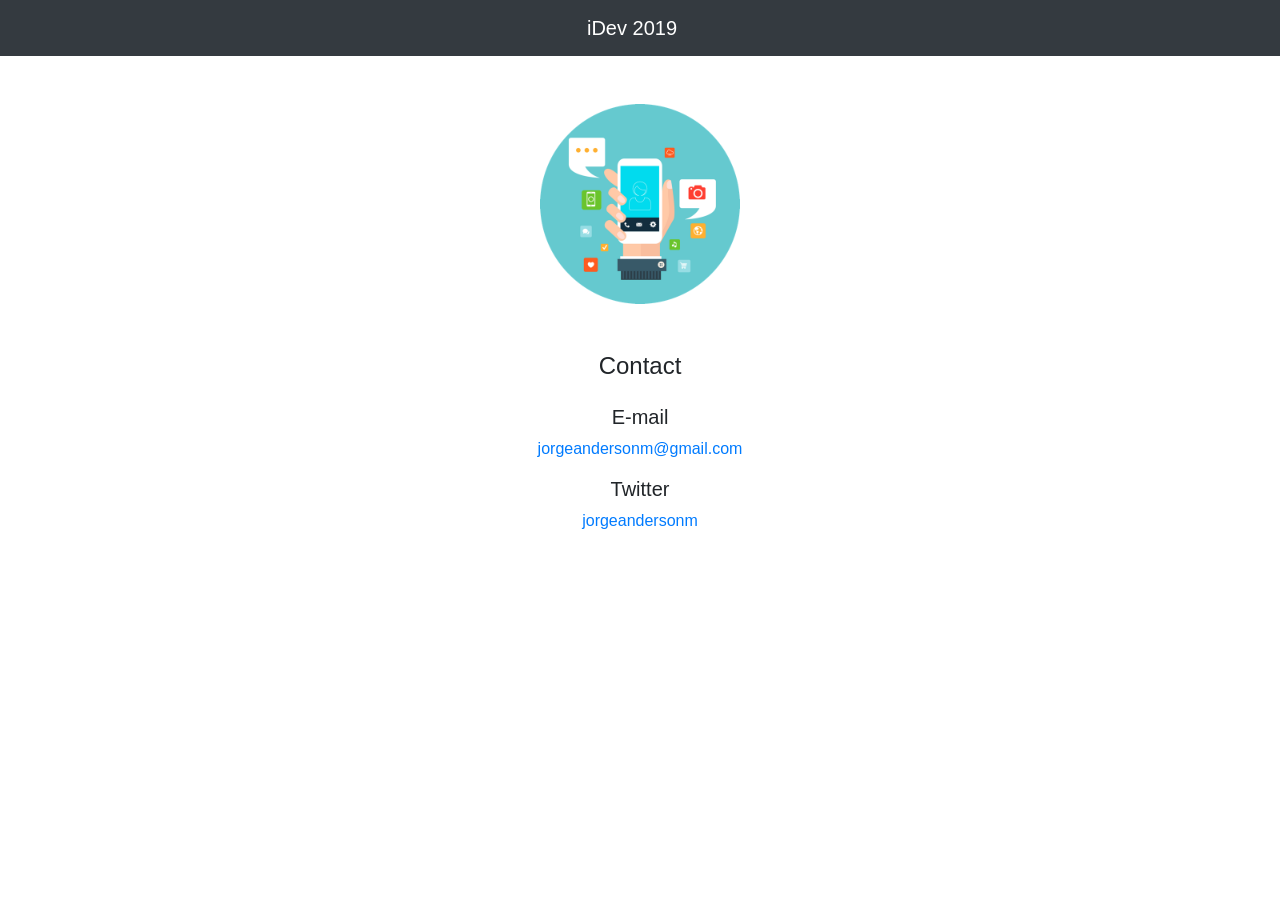
==== index.html @ e81af044 "first commit" ====
<!doctype html>
<html lang="en">
  <head>
    <!-- Required meta tags -->
    <meta charset="utf-8">
    <meta name="viewport" content="width=device-width, initial-scale=1, shrink-to-fit=no">

    <!-- Bootstrap CSS -->
    <link rel="stylesheet" href="https://stackpath.bootstrapcdn.com/bootstrap/4.3.1/css/bootstrap.min.css" integrity="sha384-ggOyR0iXCbMQv3Xipma34MD+dH/1fQ784/j6cY/iJTQUOhcWr7x9JvoRxT2MZw1T" crossorigin="anonymous">
    <title>iDev 2019</title>
  </head>
  <body>
    <nav class="navbar navbar-dark bg-dark d-flex justify-content-center">
      <a class="navbar-brand text-white">iDev 2019</a>
    </nav>
    <div class="d-flex justify-content-center mt-5">
      <img src="icon.jpg" class="img-fluid" style="height: 200px; width: 200px">
    </div>
    <div class="d-flex justify-content-center mt-5">
        <h4>Contact</h4>
    </div>
    <div class="d-flex justify-content-center mt-3">
      <h5>E-mail</h5>
    </div>
    <div class="d-flex justify-content-center">
      <a href = "mailto: jorgeandersonm@gmail.com" target="_blank">jorgeandersonm@gmail.com</a>
    </div>
    <div class="d-flex justify-content-center mt-3">
      <h5>Twitter</h5>
    </div>
    <div class="d-flex justify-content-center">
        <a href = "https://twitter.com/jorgeandersonm" target="_blank">jorgeandersonm</a>
    </div>
    <script src="https://code.jquery.com/jquery-3.3.1.slim.min.js" integrity="sha384-q8i/X+965DzO0rT7abK41JStQIAqVgRVzpbzo5smXKp4YfRvH+8abtTE1Pi6jizo" crossorigin="anonymous"></script>
    <script src="https://cdnjs.cloudflare.com/ajax/libs/popper.js/1.14.7/umd/popper.min.js" integrity="sha384-UO2eT0CpHqdSJQ6hJty5KVphtPhzWj9WO1clHTMGa3JDZwrnQq4sF86dIHNDz0W1" crossorigin="anonymous"></script>
    <script src="https://stackpath.bootstrapcdn.com/bootstrap/4.3.1/js/bootstrap.min.js" integrity="sha384-JjSmVgyd0p3pXB1rRibZUAYoIIy6OrQ6VrjIEaFf/nJGzIxFDsf4x0xIM+B07jRM" crossorigin="anonymous"></script>
  </body>
</html>
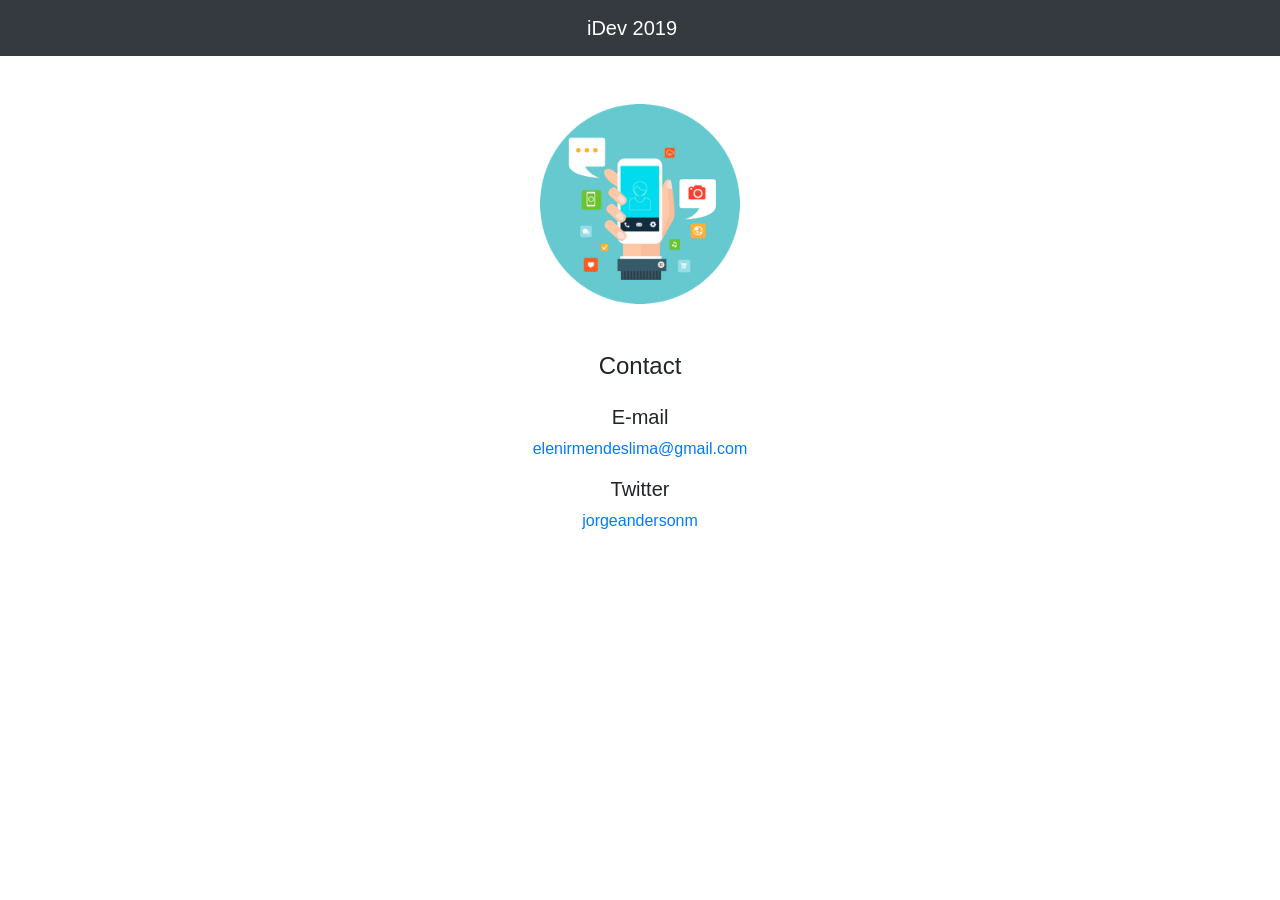
==== commit 9fc811f2: "change email" ====
--- a/index.html
+++ b/index.html
@@ -23,7 +23,7 @@
       <h5>E-mail</h5>
     </div>
     <div class="d-flex justify-content-center">
-      <a href = "mailto: jorgeandersonm@gmail.com" target="_blank">jorgeandersonm@gmail.com</a>
+      <a href = "mailto: elenirmendeslima@gmail.com" target="_blank">elenirmendeslima@gmail.com</a>
     </div>
     <div class="d-flex justify-content-center mt-3">
       <h5>Twitter</h5>
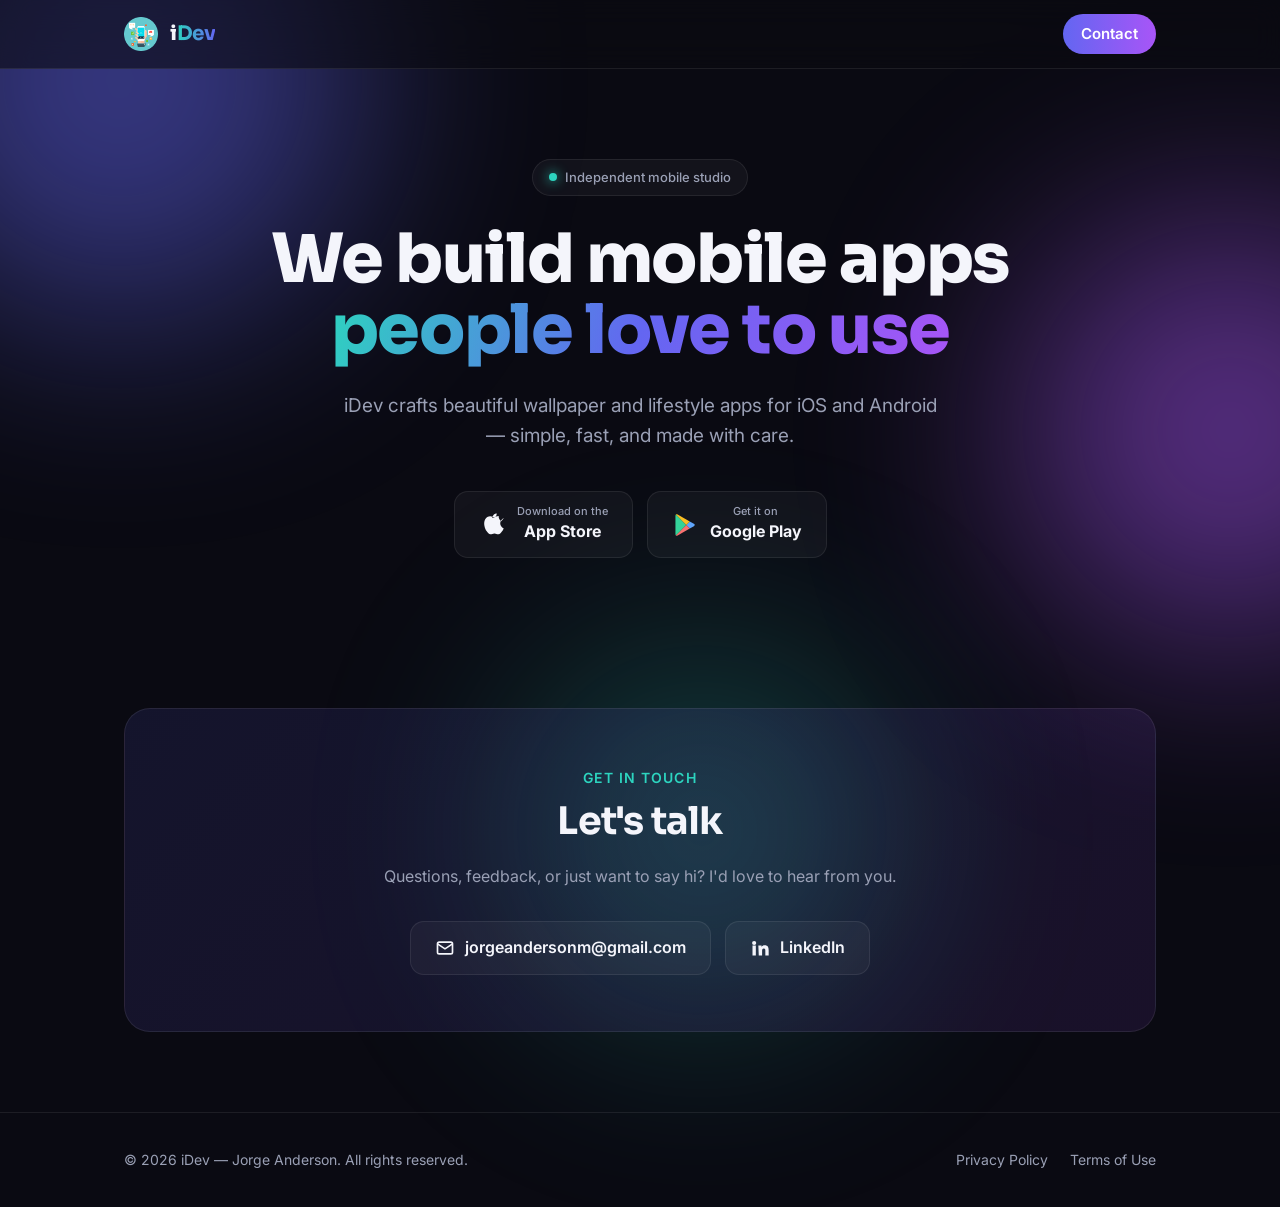
==== commit afed6193: "Redesign home as a modern dark landing page Rebuild the home with a hero, store buttons, updated con" ====
--- a/index.html
+++ b/index.html
@@ -1,38 +1,264 @@
 <!doctype html>
 <html lang="en">
   <head>
-    <!-- Required meta tags -->
-    <meta charset="utf-8">
-    <meta name="viewport" content="width=device-width, initial-scale=1, shrink-to-fit=no">
-
-    <!-- Bootstrap CSS -->
-    <link rel="stylesheet" href="https://stackpath.bootstrapcdn.com/bootstrap/4.3.1/css/bootstrap.min.css" integrity="sha384-ggOyR0iXCbMQv3Xipma34MD+dH/1fQ784/j6cY/iJTQUOhcWr7x9JvoRxT2MZw1T" crossorigin="anonymous">
-    <title>iDev 2019</title>
+    <meta charset="utf-8" />
+    <meta name="viewport" content="width=device-width, initial-scale=1" />
+    <title>iDev — Mobile apps studio by Jorge Anderson</title>
+    <meta name="description" content="iDev is an independent mobile studio crafting beautiful wallpaper and lifestyle apps for iOS and Android." />
+
+    <!-- Open Graph / social -->
+    <meta property="og:type" content="website" />
+    <meta property="og:title" content="iDev — Mobile apps studio" />
+    <meta property="og:description" content="Beautiful wallpaper and lifestyle apps for iOS and Android." />
+    <meta property="og:image" content="icon.jpg" />
+    <meta property="og:url" content="https://idev2019.github.io/" />
+    <meta name="twitter:card" content="summary_large_image" />
+
+    <link rel="icon" type="image/jpeg" href="icon.jpg" />
+    <link rel="apple-touch-icon" href="icon.jpg" />
+
+    <link rel="preconnect" href="https://fonts.googleapis.com" />
+    <link rel="preconnect" href="https://fonts.gstatic.com" crossorigin />
+    <link href="https://fonts.googleapis.com/css2?family=Sora:wght@400;600;700;800&family=Inter:wght@400;500;600&display=swap" rel="stylesheet" />
+
+    <style>
+      :root {
+        --bg: #0a0a12;
+        --bg-soft: #11121d;
+        --card: rgba(255, 255, 255, 0.04);
+        --card-border: rgba(255, 255, 255, 0.08);
+        --text: #f4f5fb;
+        --muted: #9aa0b5;
+        --accent: #2dd4bf;
+        --accent-2: #6366f1;
+        --accent-3: #a855f7;
+        --radius: 18px;
+        --max: 1080px;
+      }
+
+      * { box-sizing: border-box; margin: 0; padding: 0; }
+
+      html { scroll-behavior: smooth; }
+
+      body {
+        font-family: "Inter", system-ui, -apple-system, sans-serif;
+        background: var(--bg);
+        color: var(--text);
+        line-height: 1.6;
+        overflow-x: hidden;
+        -webkit-font-smoothing: antialiased;
+      }
+
+      h1, h2, h3, .brand { font-family: "Sora", sans-serif; letter-spacing: -0.02em; }
+
+      a { color: inherit; text-decoration: none; }
+
+      .wrap { max-width: var(--max); margin: 0 auto; padding: 0 24px; }
+
+      /* ---------- ambient glow ---------- */
+      .glow {
+        position: fixed;
+        border-radius: 50%;
+        filter: blur(110px);
+        opacity: 0.5;
+        z-index: 0;
+        pointer-events: none;
+      }
+      .glow.one { width: 480px; height: 480px; background: var(--accent-2); top: -160px; left: -120px; }
+      .glow.two { width: 420px; height: 420px; background: var(--accent-3); top: 220px; right: -160px; }
+      .glow.three { width: 380px; height: 380px; background: var(--accent); bottom: -120px; left: 40%; opacity: 0.25; }
+
+      /* ---------- nav ---------- */
+      nav {
+        position: sticky;
+        top: 0;
+        z-index: 50;
+        backdrop-filter: blur(14px);
+        background: rgba(10, 10, 18, 0.6);
+        border-bottom: 1px solid var(--card-border);
+      }
+      nav .wrap { display: flex; align-items: center; justify-content: space-between; height: 68px; }
+      .brand { display: flex; align-items: center; gap: 12px; font-weight: 800; font-size: 20px; }
+      .brand img { width: 34px; height: 34px; border-radius: 9px; }
+      .brand span b { background: linear-gradient(90deg, var(--accent), var(--accent-2)); -webkit-background-clip: text; background-clip: text; color: transparent; }
+      .nav-links { display: flex; gap: 28px; align-items: center; }
+      .nav-links a { color: var(--muted); font-size: 15px; font-weight: 500; transition: color 0.2s; }
+      .nav-links a:hover { color: var(--text); }
+      @media (max-width: 640px) { .nav-links a:not(.btn-sm) { display: none; } }
+
+      .btn-sm {
+        padding: 8px 18px;
+        border-radius: 999px;
+        background: linear-gradient(90deg, var(--accent-2), var(--accent-3));
+        color: #fff !important;
+        font-weight: 600 !important;
+      }
+
+      /* ---------- hero ---------- */
+      header { position: relative; z-index: 1; padding: 90px 0 70px; text-align: center; }
+      .badge {
+        display: inline-flex; align-items: center; gap: 8px;
+        padding: 7px 16px; border-radius: 999px;
+        background: var(--card); border: 1px solid var(--card-border);
+        color: var(--muted); font-size: 13px; font-weight: 500; margin-bottom: 28px;
+      }
+      .badge .dot { width: 8px; height: 8px; border-radius: 50%; background: var(--accent); box-shadow: 0 0 12px var(--accent); }
+      header h1 { font-size: clamp(38px, 7vw, 68px); font-weight: 800; line-height: 1.05; }
+      header h1 .grad { background: linear-gradient(110deg, var(--accent), var(--accent-2) 50%, var(--accent-3)); -webkit-background-clip: text; background-clip: text; color: transparent; }
+      header p.lead { max-width: 600px; margin: 24px auto 0; color: var(--muted); font-size: clamp(16px, 2.4vw, 19px); }
+
+      .cta { display: flex; gap: 14px; justify-content: center; flex-wrap: wrap; margin-top: 40px; }
+      .store-btn {
+        display: inline-flex; align-items: center; gap: 12px;
+        padding: 13px 24px; border-radius: 14px;
+        background: var(--card); border: 1px solid var(--card-border);
+        font-weight: 600; transition: transform 0.2s, border-color 0.2s, background 0.2s;
+      }
+      .store-btn:hover { transform: translateY(-3px); border-color: rgba(255,255,255,0.22); background: rgba(255,255,255,0.07); }
+      .store-btn svg { width: 26px; height: 26px; flex: none; }
+      .store-btn small { display: block; color: var(--muted); font-size: 11px; font-weight: 500; line-height: 1.2; }
+      .store-btn strong { font-size: 16px; font-weight: 700; }
+
+      /* ---------- sections ---------- */
+      section { position: relative; z-index: 1; padding: 80px 0; }
+      .eyebrow { color: var(--accent); font-weight: 600; font-size: 14px; letter-spacing: 0.08em; text-transform: uppercase; }
+      .section-head { text-align: center; margin-bottom: 52px; }
+      .section-head h2 { font-size: clamp(28px, 5vw, 42px); margin-top: 10px; }
+      .section-head p { color: var(--muted); max-width: 560px; margin: 14px auto 0; }
+
+      /* ---------- apps grid ---------- */
+      .apps { display: grid; grid-template-columns: repeat(auto-fit, minmax(280px, 1fr)); gap: 22px; }
+      .app-card {
+        background: var(--card); border: 1px solid var(--card-border);
+        border-radius: var(--radius); padding: 28px;
+        transition: transform 0.25s, border-color 0.25s, background 0.25s;
+      }
+      .app-card:hover { transform: translateY(-6px); border-color: rgba(255,255,255,0.2); background: rgba(255,255,255,0.06); }
+      .app-ico { width: 56px; height: 56px; border-radius: 15px; display: grid; place-items: center; font-size: 26px; margin-bottom: 18px; }
+      .app-card h3 { font-size: 21px; }
+      .app-card p { color: var(--muted); font-size: 15px; margin-top: 8px; }
+      .tags { display: flex; gap: 8px; margin-top: 18px; flex-wrap: wrap; }
+      .tag { font-size: 12px; color: var(--muted); padding: 4px 12px; border-radius: 999px; border: 1px solid var(--card-border); }
+
+      /* ---------- about ---------- */
+      .about { background: var(--bg-soft); border-top: 1px solid var(--card-border); border-bottom: 1px solid var(--card-border); }
+      .about-grid { display: grid; grid-template-columns: 1.1fr 1fr; gap: 56px; align-items: center; }
+      @media (max-width: 760px) { .about-grid { grid-template-columns: 1fr; gap: 36px; } }
+      .about h2 { font-size: clamp(26px, 4.5vw, 38px); }
+      .about p { color: var(--muted); margin-top: 18px; font-size: 16px; }
+      .stats { display: flex; gap: 36px; margin-top: 30px; }
+      .stat .n { font-family: "Sora"; font-size: 32px; font-weight: 800; background: linear-gradient(90deg, var(--accent), var(--accent-2)); -webkit-background-clip: text; background-clip: text; color: transparent; }
+      .stat .l { color: var(--muted); font-size: 14px; }
+      .about-visual { display: grid; place-items: center; }
+      .about-visual img { width: 100%; max-width: 320px; border-radius: 28px; box-shadow: 0 30px 80px rgba(99,102,241,0.25); }
+
+      /* ---------- contact ---------- */
+      .contact-card {
+        background: linear-gradient(135deg, rgba(99,102,241,0.12), rgba(168,85,247,0.1));
+        border: 1px solid var(--card-border); border-radius: 26px;
+        padding: 56px 40px; text-align: center;
+      }
+      .contact-card h2 { font-size: clamp(26px, 4.5vw, 38px); }
+      .contact-card p { color: var(--muted); margin-top: 12px; }
+      .contact-links { display: flex; gap: 14px; justify-content: center; flex-wrap: wrap; margin-top: 32px; }
+      .clink {
+        display: inline-flex; align-items: center; gap: 10px;
+        padding: 13px 24px; border-radius: 14px; font-weight: 600;
+        background: var(--card); border: 1px solid var(--card-border); transition: transform 0.2s, background 0.2s;
+      }
+      .clink:hover { transform: translateY(-3px); background: rgba(255,255,255,0.08); }
+      .clink svg { width: 20px; height: 20px; }
+
+      /* ---------- footer ---------- */
+      footer { position: relative; z-index: 1; border-top: 1px solid var(--card-border); padding: 36px 0; }
+      footer .wrap { display: flex; align-items: center; justify-content: space-between; gap: 16px; flex-wrap: wrap; }
+      footer .f-links { display: flex; gap: 22px; }
+      footer a { color: var(--muted); font-size: 14px; transition: color 0.2s; }
+      footer a:hover { color: var(--text); }
+      footer small { color: var(--muted); font-size: 14px; }
+
+      /* reveal on scroll */
+      .reveal { opacity: 0; transform: translateY(24px); transition: opacity 0.6s ease, transform 0.6s ease; }
+      .reveal.in { opacity: 1; transform: none; }
+    </style>
   </head>
+
   <body>
-    <nav class="navbar navbar-dark bg-dark d-flex justify-content-center">
-      <a class="navbar-brand text-white">iDev 2019</a>
+    <div class="glow one"></div>
+    <div class="glow two"></div>
+    <div class="glow three"></div>
+
+    <nav>
+      <div class="wrap">
+        <a href="#top" class="brand">
+          <img src="icon.jpg" alt="iDev logo" />
+          <span>i<b>Dev</b></span>
+        </a>
+        <div class="nav-links">
+          <a href="#contact" class="btn-sm">Contact</a>
+        </div>
+      </div>
     </nav>
-    <div class="d-flex justify-content-center mt-5">
-      <img src="icon.jpg" class="img-fluid" style="height: 200px; width: 200px">
-    </div>
-    <div class="d-flex justify-content-center mt-5">
-        <h4>Contact</h4>
-    </div>
-    <div class="d-flex justify-content-center mt-3">
-      <h5>E-mail</h5>
-    </div>
-    <div class="d-flex justify-content-center">
-      <a href = "mailto: elenirmendeslima@gmail.com" target="_blank">elenirmendeslima@gmail.com</a>
-    </div>
-    <div class="d-flex justify-content-center mt-3">
-      <h5>Twitter</h5>
-    </div>
-    <div class="d-flex justify-content-center">
-        <a href = "https://twitter.com/jorgeandersonm" target="_blank">jorgeandersonm</a>
-    </div>
-    <script src="https://code.jquery.com/jquery-3.3.1.slim.min.js" integrity="sha384-q8i/X+965DzO0rT7abK41JStQIAqVgRVzpbzo5smXKp4YfRvH+8abtTE1Pi6jizo" crossorigin="anonymous"></script>
-    <script src="https://cdnjs.cloudflare.com/ajax/libs/popper.js/1.14.7/umd/popper.min.js" integrity="sha384-UO2eT0CpHqdSJQ6hJty5KVphtPhzWj9WO1clHTMGa3JDZwrnQq4sF86dIHNDz0W1" crossorigin="anonymous"></script>
-    <script src="https://stackpath.bootstrapcdn.com/bootstrap/4.3.1/js/bootstrap.min.js" integrity="sha384-JjSmVgyd0p3pXB1rRibZUAYoIIy6OrQ6VrjIEaFf/nJGzIxFDsf4x0xIM+B07jRM" crossorigin="anonymous"></script>
+
+    <header id="top">
+      <div class="wrap">
+        <span class="badge"><span class="dot"></span> Independent mobile studio</span>
+        <h1>We build mobile apps<br /><span class="grad">people love to use</span></h1>
+        <p class="lead">
+          iDev crafts beautiful wallpaper and lifestyle apps for iOS and Android —
+          simple, fast, and made with care.
+        </p>
+        <div class="cta">
+          <a class="store-btn" href="https://apps.apple.com/br/developer/jorge-anderson/id1472441101" target="_blank" rel="noopener">
+            <svg viewBox="0 0 24 24" fill="currentColor"><path d="M16.36 1.43c.04 1.05-.36 2.07-1.05 2.82-.71.79-1.86 1.4-2.97 1.31-.05-1.05.4-2.13 1.06-2.82.73-.78 2.01-1.36 2.96-1.31zM20.6 8.6c-1.62-.99-2.59-2.85-2.43-4.81-1.79.05-3.32 1.05-4.18 1.05-.88 0-2.23-1-3.66-.97-1.88.03-3.62 1.09-4.59 2.78-1.96 3.4-.5 8.42 1.4 11.18.93 1.35 2.04 2.86 3.5 2.81 1.4-.06 1.93-.9 3.62-.9 1.69 0 2.17.9 3.66.87 1.51-.03 2.47-1.37 3.39-2.73.71-1.04.98-1.58 1.53-2.76-4.02-1.53-4.66-7.25.16-9.49z"/></svg>
+            <span><small>Download on the</small><strong>App Store</strong></span>
+          </a>
+          <a class="store-btn" href="https://play.google.com/store/apps/dev?id=5675373447879862467" target="_blank" rel="noopener">
+            <svg viewBox="0 0 24 24"><path fill="#34d399" d="M3.6 2.3c-.25.27-.4.68-.4 1.2v17c0 .52.15.93.4 1.2l.07.06L13.2 12 3.67 2.24z"/><path fill="#60a5fa" d="M16.4 15.2 13.2 12l3.2-3.2 3.8 2.16c1.08.61 1.08 1.6 0 2.22z"/><path fill="#f87171" d="m16.4 15.2-3.2-3.2-9.6 9.7c.36.38.94.43 1.6.06z"/><path fill="#fbbf24" d="M5.2 2.24c-.66-.37-1.24-.32-1.6.06L13.2 12l3.2-3.2z"/></svg>
+            <span><small>Get it on</small><strong>Google Play</strong></span>
+          </a>
+        </div>
+      </div>
+    </header>
+
+    <section id="contact">
+      <div class="wrap">
+        <div class="contact-card reveal">
+          <span class="eyebrow">Get in touch</span>
+          <h2>Let's talk</h2>
+          <p>Questions, feedback, or just want to say hi? I'd love to hear from you.</p>
+          <div class="contact-links">
+            <a class="clink" href="mailto:jorgeandersonm@gmail.com">
+              <svg viewBox="0 0 24 24" fill="none" stroke="currentColor" stroke-width="2"><rect x="3" y="5" width="18" height="14" rx="2"/><path d="m3 7 9 6 9-6"/></svg>
+              jorgeandersonm@gmail.com
+            </a>
+            <a class="clink" href="https://www.linkedin.com/in/jorgeandersonm" target="_blank" rel="noopener">
+              <svg viewBox="0 0 24 24" fill="currentColor"><path d="M4.98 3.5a2.5 2.5 0 1 1 0 5 2.5 2.5 0 0 1 0-5zM3 9h4v12H3zM10 9h3.8v1.7h.05c.53-1 1.83-2.05 3.77-2.05 4.03 0 4.78 2.65 4.78 6.1V21h-4v-5.4c0-1.3-.02-2.96-1.8-2.96-1.8 0-2.08 1.4-2.08 2.86V21h-4z"/></svg>
+              LinkedIn
+            </a>
+          </div>
+        </div>
+      </div>
+    </section>
+
+    <footer>
+      <div class="wrap">
+        <small>© <span id="year"></span> iDev — Jorge Anderson. All rights reserved.</small>
+        <div class="f-links">
+          <a href="privacy.html">Privacy Policy</a>
+          <a href="terms.html">Terms of Use</a>
+        </div>
+      </div>
+    </footer>
+
+    <script>
+      document.getElementById("year").textContent = new Date().getFullYear();
+
+      const io = new IntersectionObserver(
+        (entries) => entries.forEach((e) => e.isIntersecting && e.target.classList.add("in")),
+        { threshold: 0.15 }
+      );
+      document.querySelectorAll(".reveal").forEach((el) => io.observe(el));
+    </script>
   </body>
 </html>
